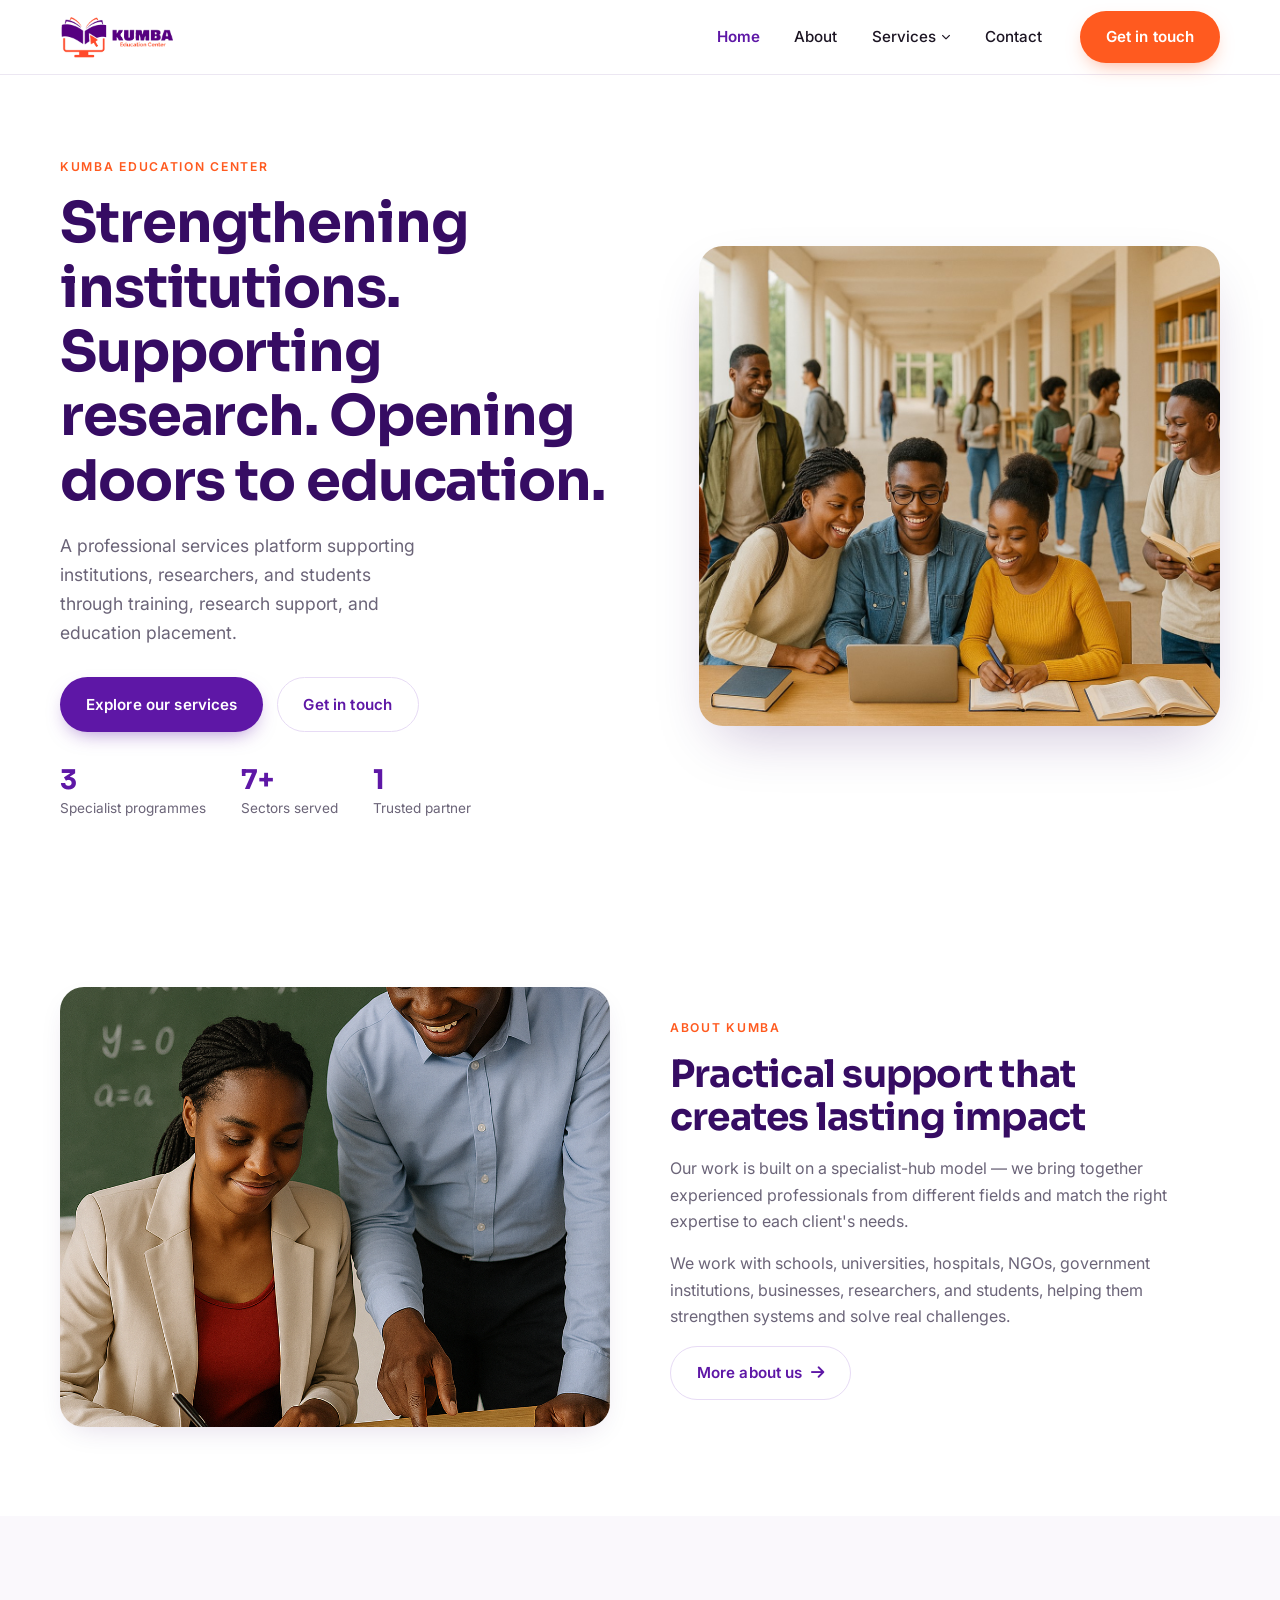
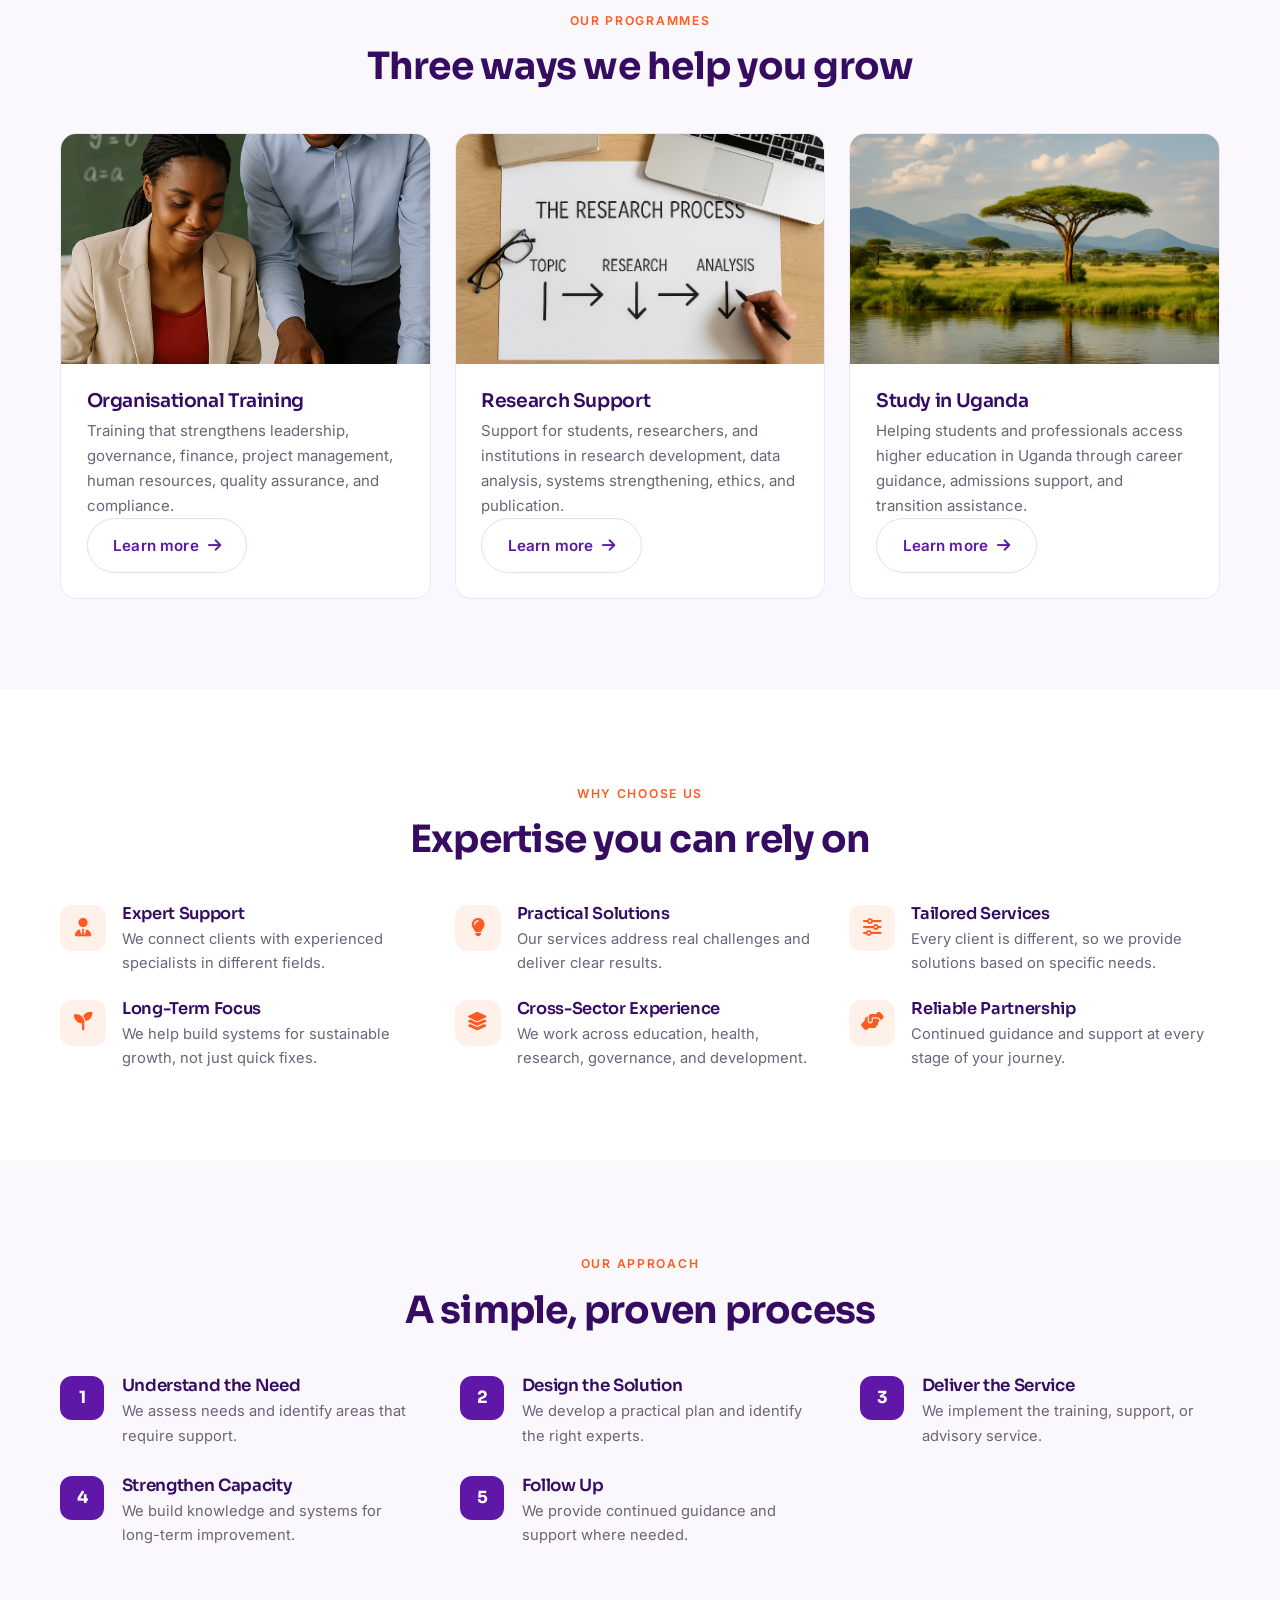
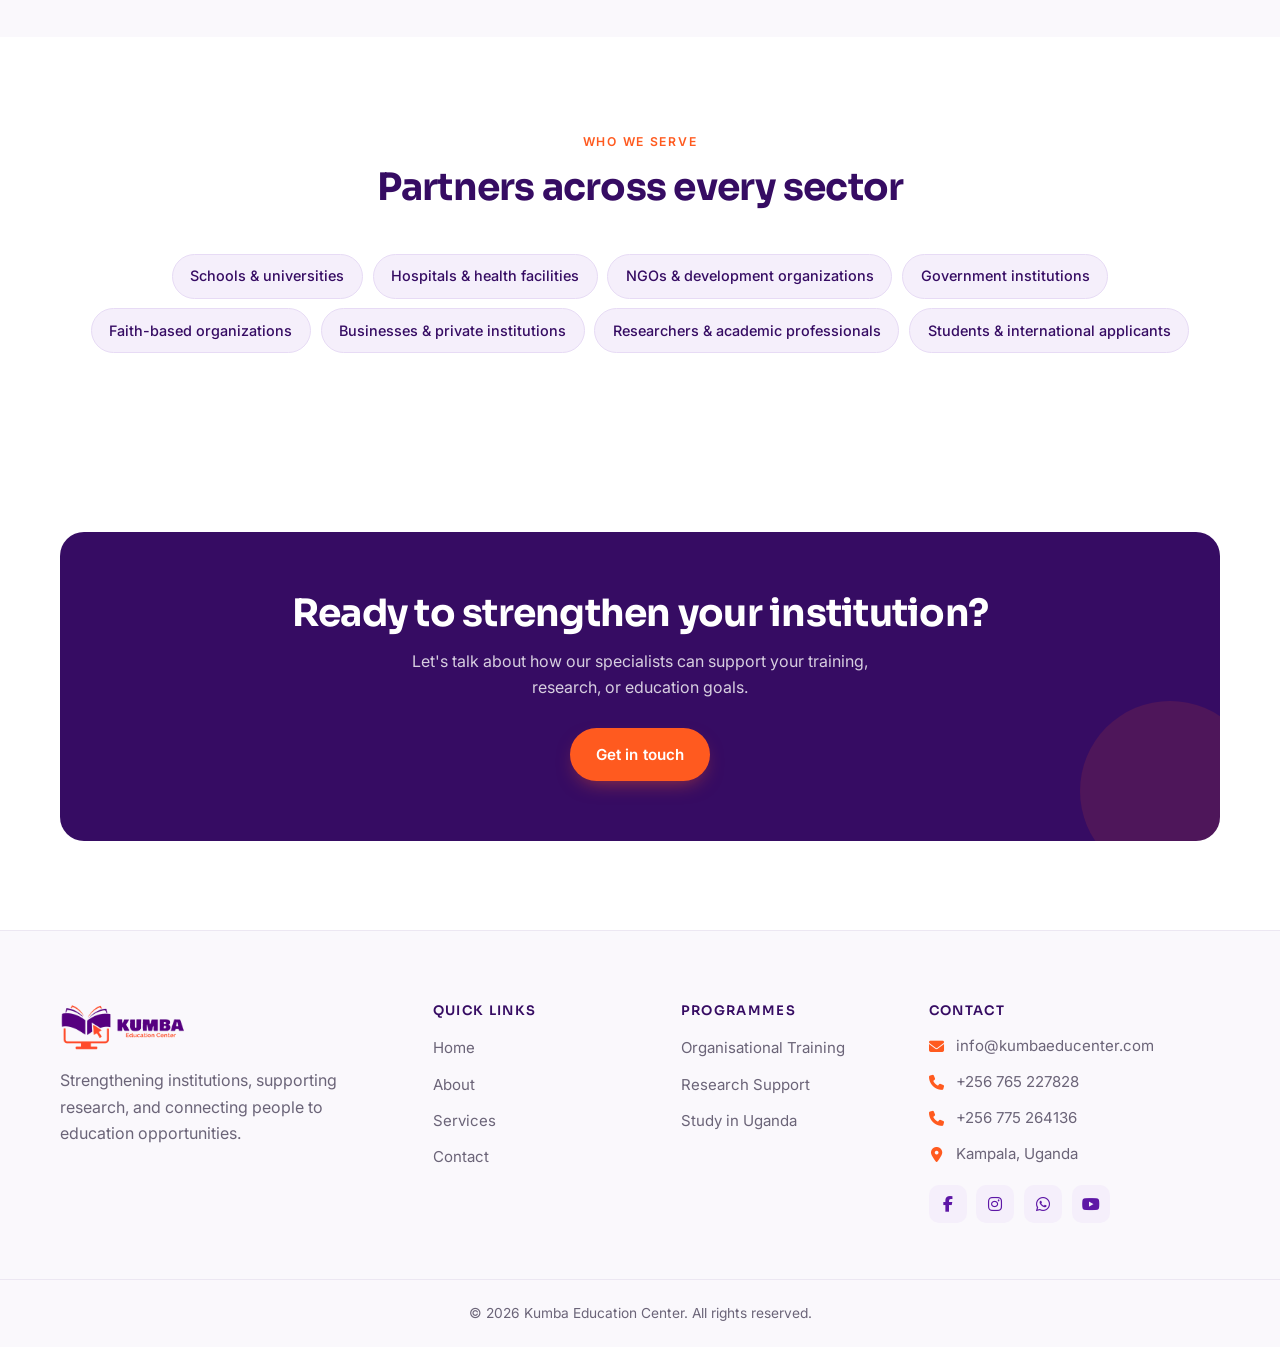
==== index.html @ a4534c1d "Initial commit" ====
<!DOCTYPE html>
<html lang="en">
<head>
<meta charset="UTF-8">
<meta name="viewport" content="width=device-width, initial-scale=1.0">
<title>Kumba Education Center — Institutional Strengthening, Research &amp; Study in Uganda</title>
<meta name="description" content="Kumba Education Center supports institutions, researchers, and students through training, research support, and education placement services in Uganda.">
<link rel="preconnect" href="https://fonts.googleapis.com">
<link rel="preconnect" href="https://fonts.gstatic.com" crossorigin>
<link href="https://fonts.googleapis.com/css2?family=Inter:wght@400;500;600&family=Sora:wght@400;600;700&display=swap" rel="stylesheet">
<link rel="stylesheet" href="assets/css/all-fontawesome.min.css">
<link rel="stylesheet" href="assets/css/kumba.css">
<noscript><style>.reveal{opacity:1;transform:none}</style></noscript>
</head>
<body>

<!-- ===== HEADER ===== -->
<header class="site-header">
  <div class="container site-header__inner">
    <a class="brand" href="index.html" aria-label="Kumba Education Center home">
      <img src="assets/img/logo/kumba-logo.png" alt="Kumba Education Center">
    </a>
    <nav aria-label="Primary">
      <ul class="site-nav">
        <li><a href="index.html" aria-current="page">Home</a></li>
        <li><a href="about.html">About</a></li>
        <li class="nav-item--dropdown">
          <a href="services.html">Services <i class="fa-solid fa-chevron-down" style="font-size:.6em"></i></a>
          <ul class="dropdown">
            <li><a href="training.html">Organisational Training</a></li>
            <li><a href="research.html">Research Support</a></li>
            <li><a href="study-in-uganda.html">Study in Uganda</a></li>
          </ul>
        </li>
        <li><a href="contact.html">Contact</a></li>
      </ul>
    </nav>
    <div class="header-cta">
      <a class="btn btn--accent" href="contact.html">Get in touch</a>
    </div>
    <button class="nav-toggle" data-nav-toggle aria-label="Toggle menu" aria-expanded="false">
      <span></span><span></span><span></span>
    </button>
  </div>
</header>

<!-- ===== HERO ===== -->
<section class="hero">
  <div class="container hero__inner">
    <div class="hero__text">
      <span class="eyebrow">Kumba Education Center</span>
      <h1>Strengthening institutions. Supporting research. Opening doors to education.</h1>
      <p>A professional services platform supporting institutions, researchers, and students through training, research support, and education placement.</p>
      <div class="hero__ctas">
        <a class="btn btn--primary" href="services.html">Explore our services</a>
        <a class="btn btn--outline" href="contact.html">Get in touch</a>
      </div>
      <div class="hero__stats">
        <div class="hero__stat"><strong>3</strong><span>Specialist programmes</span></div>
        <div class="hero__stat"><strong>7+</strong><span>Sectors served</span></div>
        <div class="hero__stat"><strong>1</strong><span>Trusted partner</span></div>
      </div>
    </div>
    <div class="hero__media">
      <img src="assets/img/slider/slider-1.jpg" alt="Students collaborating around a laptop in a library">
    </div>
  </div>
</section>

<!-- ===== WHO WE ARE ===== -->
<section class="section reveal">
  <div class="container">
    <div class="split">
      <div class="split__media">
        <img src="assets/img/choose/01.png" alt="A mentor guiding a learner at a desk">
      </div>
      <div class="split__text">
        <span class="eyebrow">About Kumba</span>
        <h2>Practical support that creates lasting impact</h2>
        <p>Our work is built on a specialist-hub model — we bring together experienced professionals from different fields and match the right expertise to each client's needs.</p>
        <p>We work with schools, universities, hospitals, NGOs, government institutions, businesses, researchers, and students, helping them strengthen systems and solve real challenges.</p>
        <a class="btn btn--outline" href="about.html">More about us <i class="fa-solid fa-arrow-right"></i></a>
      </div>
    </div>
  </div>
</section>

<!-- ===== PROGRAMMES ===== -->
<section class="section section--alt reveal">
  <div class="container">
    <div class="section-head section-head--center">
      <span class="eyebrow">Our Programmes</span>
      <h2>Three ways we help you grow</h2>
    </div>
    <div class="grid grid--3">
      <article class="pcard">
        <div class="pcard__media"><img src="assets/img/choose/01.png" alt="Organisational training session"></div>
        <div class="pcard__body">
          <h3>Organisational Training</h3>
          <p>Training that strengthens leadership, governance, finance, project management, human resources, quality assurance, and compliance.</p>
          <a class="btn btn--outline" href="training.html">Learn more <i class="fa-solid fa-arrow-right"></i></a>
        </div>
      </article>
      <article class="pcard">
        <div class="pcard__media"><img src="assets/img/campus-tour/02.png" alt="Research process on paper with laptop"></div>
        <div class="pcard__body">
          <h3>Research Support</h3>
          <p>Support for students, researchers, and institutions in research development, data analysis, systems strengthening, ethics, and publication.</p>
          <a class="btn btn--outline" href="research.html">Learn more <i class="fa-solid fa-arrow-right"></i></a>
        </div>
      </article>
      <article class="pcard">
        <div class="pcard__media"><img src="assets/img/video/01.png" alt="Ugandan landscape"></div>
        <div class="pcard__body">
          <h3>Study in Uganda</h3>
          <p>Helping students and professionals access higher education in Uganda through career guidance, admissions support, and transition assistance.</p>
          <a class="btn btn--outline" href="study-in-uganda.html">Learn more <i class="fa-solid fa-arrow-right"></i></a>
        </div>
      </article>
    </div>
  </div>
</section>

<!-- ===== WHY CHOOSE US ===== -->
<section class="section reveal">
  <div class="container">
    <div class="section-head section-head--center">
      <span class="eyebrow">Why Choose Us</span>
      <h2>Expertise you can rely on</h2>
    </div>
    <div class="grid grid--3">
      <div class="why-item">
        <div class="why-item__icon"><i class="fa-solid fa-user-tie"></i></div>
        <div><h3>Expert Support</h3><p>We connect clients with experienced specialists in different fields.</p></div>
      </div>
      <div class="why-item">
        <div class="why-item__icon"><i class="fa-solid fa-lightbulb"></i></div>
        <div><h3>Practical Solutions</h3><p>Our services address real challenges and deliver clear results.</p></div>
      </div>
      <div class="why-item">
        <div class="why-item__icon"><i class="fa-solid fa-sliders"></i></div>
        <div><h3>Tailored Services</h3><p>Every client is different, so we provide solutions based on specific needs.</p></div>
      </div>
      <div class="why-item">
        <div class="why-item__icon"><i class="fa-solid fa-seedling"></i></div>
        <div><h3>Long-Term Focus</h3><p>We help build systems for sustainable growth, not just quick fixes.</p></div>
      </div>
      <div class="why-item">
        <div class="why-item__icon"><i class="fa-solid fa-layer-group"></i></div>
        <div><h3>Cross-Sector Experience</h3><p>We work across education, health, research, governance, and development.</p></div>
      </div>
      <div class="why-item">
        <div class="why-item__icon"><i class="fa-solid fa-handshake-angle"></i></div>
        <div><h3>Reliable Partnership</h3><p>Continued guidance and support at every stage of your journey.</p></div>
      </div>
    </div>
  </div>
</section>

<!-- ===== OUR APPROACH ===== -->
<section class="section section--alt reveal">
  <div class="container">
    <div class="section-head section-head--center">
      <span class="eyebrow">Our Approach</span>
      <h2>A simple, proven process</h2>
    </div>
    <div class="grid grid--3" style="gap:1.75rem 2.5rem">
      <div class="step">
        <div class="step__badge">1</div>
        <div class="step__body"><h3>Understand the Need</h3><p>We assess needs and identify areas that require support.</p></div>
      </div>
      <div class="step">
        <div class="step__badge">2</div>
        <div class="step__body"><h3>Design the Solution</h3><p>We develop a practical plan and identify the right experts.</p></div>
      </div>
      <div class="step">
        <div class="step__badge">3</div>
        <div class="step__body"><h3>Deliver the Service</h3><p>We implement the training, support, or advisory service.</p></div>
      </div>
      <div class="step">
        <div class="step__badge">4</div>
        <div class="step__body"><h3>Strengthen Capacity</h3><p>We build knowledge and systems for long-term improvement.</p></div>
      </div>
      <div class="step">
        <div class="step__badge">5</div>
        <div class="step__body"><h3>Follow Up</h3><p>We provide continued guidance and support where needed.</p></div>
      </div>
    </div>
  </div>
</section>

<!-- ===== WHO WE SERVE ===== -->
<section class="section reveal">
  <div class="container">
    <div class="section-head section-head--center">
      <span class="eyebrow">Who We Serve</span>
      <h2>Partners across every sector</h2>
    </div>
    <div class="chip-group" style="justify-content:center">
      <span class="chip">Schools &amp; universities</span>
      <span class="chip">Hospitals &amp; health facilities</span>
      <span class="chip">NGOs &amp; development organizations</span>
      <span class="chip">Government institutions</span>
      <span class="chip">Faith-based organizations</span>
      <span class="chip">Businesses &amp; private institutions</span>
      <span class="chip">Researchers &amp; academic professionals</span>
      <span class="chip">Students &amp; international applicants</span>
    </div>
  </div>
</section>

<!-- ===== CTA BAND ===== -->
<section class="section reveal">
  <div class="container">
    <div class="cta-band">
      <h2>Ready to strengthen your institution?</h2>
      <p>Let's talk about how our specialists can support your training, research, or education goals.</p>
      <a class="btn btn--accent" href="contact.html">Get in touch</a>
    </div>
  </div>
</section>

<!-- ===== FOOTER ===== -->
<footer class="footer">
  <div class="container">
    <div class="footer__grid">
      <div>
        <a class="brand" href="index.html" aria-label="Kumba Education Center home">
          <img src="assets/img/logo/kumba-logo.png" alt="Kumba Education Center">
        </a>
        <p style="margin-top:1rem;max-width:34ch">Strengthening institutions, supporting research, and connecting people to education opportunities.</p>
      </div>
      <div>
        <h4>Quick Links</h4>
        <ul class="footer__links">
          <li><a href="index.html">Home</a></li>
          <li><a href="about.html">About</a></li>
          <li><a href="services.html">Services</a></li>
          <li><a href="contact.html">Contact</a></li>
        </ul>
      </div>
      <div>
        <h4>Programmes</h4>
        <ul class="footer__links">
          <li><a href="training.html">Organisational Training</a></li>
          <li><a href="research.html">Research Support</a></li>
          <li><a href="study-in-uganda.html">Study in Uganda</a></li>
        </ul>
      </div>
      <div>
        <h4>Contact</h4>
        <ul class="footer__contact">
          <li><i class="fa-solid fa-envelope"></i><a href="mailto:info@kumbaeducenter.com">info@kumbaeducenter.com</a></li>
          <li><i class="fa-solid fa-phone"></i><a href="tel:+256765227828">+256 765 227828</a></li>
          <li><i class="fa-solid fa-phone"></i><a href="tel:+256775264136">+256 775 264136</a></li>
          <li><i class="fa-solid fa-location-dot"></i>Kampala, Uganda</li>
        </ul>
        <div class="footer__socials">
          <a href="#" aria-label="Facebook"><i class="fa-brands fa-facebook-f"></i></a>
          <a href="#" aria-label="Instagram"><i class="fa-brands fa-instagram"></i></a>
          <a href="https://wa.me/256765227828" aria-label="WhatsApp"><i class="fa-brands fa-whatsapp"></i></a>
          <a href="#" aria-label="YouTube"><i class="fa-brands fa-youtube"></i></a>
        </div>
      </div>
    </div>
  </div>
  <div class="footer__bar">
    <div class="container">
      <p>&copy; 2026 Kumba Education Center. All rights reserved.</p>
    </div>
  </div>
</footer>

<script src="assets/js/kumba.js"></script>
</body>
</html>
---- assets/css/kumba.css ----
/* ============================================================
   KUMBA EDUCATION CENTER — Design System
   kumba.css — tokens · reset · typography · layout · components
   Brand: deep purple + vivid orange · minimalist premium · no gradients
   ============================================================ */

/* ---------- Tokens ---------- */
:root{
  --purple:#5E17A6;        /* primary brand */
  --purple-deep:#360C63;   /* dark sections, headings */
  --purple-mid:#4A1189;
  --purple-soft:#F5EFFB;   /* tint surface */
  --purple-line:#E7DBF5;   /* tint hairline */
  --orange:#FF5A1F;        /* accent */
  --orange-dark:#E8480F;
  --orange-soft:#FFF1EA;

  --ink:#1C1523;           /* body text near-black */
  --muted:#6B6478;         /* secondary text */
  --bg:#FFFFFF;
  --surface:#FAF8FC;       /* alt section */
  --line:#ECE7F2;          /* hairline border */

  --radius:16px;
  --radius-lg:24px;
  --radius-pill:999px;

  --shadow-sm:0 1px 2px rgba(28,21,35,.04);
  --shadow:0 10px 30px -12px rgba(54,12,99,.18);
  --shadow-lg:0 24px 60px -20px rgba(54,12,99,.28);

  --container:1160px;
  --font-head:'Sora',system-ui,sans-serif;
  --font-body:'Inter',system-ui,sans-serif;
}

/* ---------- Reset ---------- */
*,*::before,*::after{box-sizing:border-box;margin:0}
html{scroll-behavior:smooth;-webkit-text-size-adjust:100%}
body{
  font-family:var(--font-body);
  color:var(--ink);
  background:var(--bg);
  line-height:1.65;
  font-size:16px;
  -webkit-font-smoothing:antialiased;
  overflow-x:hidden;
}
img{max-width:100%;display:block}
a{color:inherit;text-decoration:none}
ul{list-style:none;padding:0}
button{font-family:inherit;cursor:pointer;border:none;background:none}

/* ---------- Typography ---------- */
h1,h2,h3,h4{font-family:var(--font-head);color:var(--purple-deep);line-height:1.15;font-weight:700;letter-spacing:-.02em}
h1{font-size:clamp(2.1rem,4.6vw,3.5rem);font-weight:700}
h2{font-size:clamp(1.6rem,3vw,2.35rem)}
h3{font-size:1.18rem;font-weight:600}
h4{font-size:.95rem;font-weight:600;letter-spacing:0}
p{color:var(--muted)}
strong{color:var(--ink)}

.eyebrow{
  display:inline-block;
  font-family:var(--font-body);
  font-size:.76rem;
  font-weight:600;
  letter-spacing:.14em;
  text-transform:uppercase;
  color:var(--orange);
  margin-bottom:.9rem;
}

/* ---------- Layout ---------- */
.container{width:min(100% - 2.5rem,var(--container));margin-inline:auto}
.section{padding-block:clamp(3.5rem,7vw,6rem)}
.section--alt{background:var(--surface)}
.section--purple{background:var(--purple-deep);color:#fff}
.section--purple h2,.section--purple h3{color:#fff}
.section--purple p{color:rgba(255,255,255,.78)}

.section-head{max-width:640px;margin-bottom:2.75rem}
.section-head--center{margin-inline:auto;text-align:center}
.section-head p{margin-top:.85rem;font-size:1.03rem}

.grid{display:grid;gap:1.5rem}
.grid--2{grid-template-columns:repeat(2,1fr)}
.grid--3{grid-template-columns:repeat(3,1fr)}
@media(max-width:900px){.grid--3{grid-template-columns:repeat(2,1fr)}}
@media(max-width:640px){.grid--2,.grid--3{grid-template-columns:1fr}}

/* ---------- Buttons ---------- */
.btn{
  display:inline-flex;align-items:center;gap:.55rem;
  padding:.85rem 1.6rem;border-radius:var(--radius-pill);
  font-weight:600;font-size:.95rem;letter-spacing:.01em;
  transition:transform .18s ease,box-shadow .18s ease,background .18s ease,color .18s ease;
  white-space:nowrap;
}
.btn:active{transform:translateY(1px)}
.btn--primary{background:var(--purple);color:#fff;box-shadow:0 8px 20px -8px rgba(94,23,166,.55)}
.btn--primary:hover{background:var(--purple-mid);box-shadow:0 12px 26px -8px rgba(94,23,166,.65)}
.btn--accent{background:var(--orange);color:#fff;box-shadow:0 8px 20px -8px rgba(255,90,31,.55)}
.btn--accent:hover{background:var(--orange-dark);box-shadow:0 12px 26px -8px rgba(255,90,31,.6)}
.btn--outline{background:transparent;color:var(--purple);border:1.5px solid var(--purple-line)}
.btn--outline:hover{border-color:var(--purple);background:var(--purple-soft)}
.btn--ghost-light{background:rgba(255,255,255,.12);color:#fff;border:1.5px solid rgba(255,255,255,.28)}
.btn--ghost-light:hover{background:rgba(255,255,255,.2)}

/* ---------- Header ---------- */
.site-header{
  position:sticky;top:0;z-index:60;
  background:rgba(255,255,255,.9);
  backdrop-filter:saturate(160%) blur(12px);
  border-bottom:1px solid var(--line);
}
.site-header__inner{display:flex;align-items:center;gap:1.5rem;min-height:74px}
.brand{display:flex;align-items:center}
.brand img{height:46px;width:auto}
.site-header .brand img{height:44px}

nav[aria-label="Primary"]{margin-left:auto}
.site-nav{display:flex;align-items:center;gap:.35rem}
.site-nav>li>a{
  display:inline-flex;align-items:center;gap:.35rem;
  padding:.55rem .9rem;border-radius:var(--radius-pill);
  font-weight:500;font-size:.95rem;color:var(--ink);
  transition:color .15s ease,background .15s ease;
}
.site-nav>li>a:hover{color:var(--purple);background:var(--purple-soft)}
.site-nav>li>a[aria-current="page"]{color:var(--purple);font-weight:600}

.nav-item--dropdown{position:relative}
.dropdown{
  position:absolute;top:calc(100% + .5rem);left:0;
  min-width:246px;background:#fff;border:1px solid var(--line);
  border-radius:14px;box-shadow:var(--shadow);
  padding:.5rem;opacity:0;visibility:hidden;transform:translateY(6px);
  transition:opacity .18s ease,transform .18s ease,visibility .18s;
}
.nav-item--dropdown:hover .dropdown,.nav-item--dropdown:focus-within .dropdown{opacity:1;visibility:visible;transform:translateY(0)}
.dropdown a{display:block;padding:.6rem .8rem;border-radius:9px;font-size:.92rem;font-weight:500;color:var(--ink)}
.dropdown a:hover{background:var(--purple-soft);color:var(--purple)}

.header-cta{display:flex;align-items:center}
.nav-toggle{display:none;flex-direction:column;gap:5px;padding:.5rem;margin-left:auto}
.nav-toggle span{width:24px;height:2px;background:var(--purple-deep);border-radius:2px;transition:.25s}

@media(max-width:940px){
  nav[aria-label="Primary"]{
    position:fixed;inset:74px 0 auto 0;margin:0;
    background:#fff;border-bottom:1px solid var(--line);
    padding:1rem 1.25rem 1.5rem;
    transform:translateY(-120%);transition:transform .3s ease;
    box-shadow:var(--shadow);
  }
  body.nav-open nav[aria-label="Primary"]{transform:translateY(0)}
  .site-nav{flex-direction:column;align-items:stretch;gap:.15rem}
  .site-nav>li>a{padding:.8rem .9rem;border-radius:12px}
  .dropdown{position:static;opacity:1;visibility:visible;transform:none;box-shadow:none;border:none;padding:.2rem 0 .2rem 1rem;min-width:0}
  .header-cta{display:none}
  .nav-toggle{display:flex}
  body.nav-open .nav-toggle span:nth-child(1){transform:translateY(7px) rotate(45deg)}
  body.nav-open .nav-toggle span:nth-child(2){opacity:0}
  body.nav-open .nav-toggle span:nth-child(3){transform:translateY(-7px) rotate(-45deg)}
}

/* ---------- Hero (home: split with image) ---------- */
.hero{background:var(--bg);padding-block:clamp(3rem,6vw,5.5rem);position:relative}
.hero__inner{display:grid;grid-template-columns:1.05fr .95fr;gap:clamp(2rem,5vw,4rem);align-items:center}
.hero__text{max-width:36rem}
.hero__text h1{margin-bottom:1.1rem}
.hero__text p{font-size:1.1rem;max-width:34ch;margin-bottom:1.9rem}
.hero__ctas{display:flex;flex-wrap:wrap;gap:.85rem}
.hero__media{position:relative}
.hero__media img{
  width:100%;height:clamp(320px,42vw,480px);object-fit:cover;
  border-radius:var(--radius-lg);box-shadow:var(--shadow-lg);
}
.hero__media::before{
  content:"";position:absolute;inset:auto -18px -18px auto;
  width:62%;height:62%;background:var(--purple-soft);
  border-radius:var(--radius-lg);z-index:-1;
}
.hero__media::after{
  content:"";position:absolute;inset:-16px auto auto -16px;
  width:78px;height:78px;border-radius:18px;
  background:var(--orange);opacity:.14;z-index:-1;
}
.hero__stats{display:flex;gap:2.2rem;margin-top:2.2rem;flex-wrap:wrap}
.hero__stat strong{display:block;font-family:var(--font-head);font-size:1.7rem;color:var(--purple);line-height:1}
.hero__stat span{font-size:.85rem;color:var(--muted)}

/* Interior page hero (compact, centered) */
.page-hero{background:var(--purple-soft);padding-block:clamp(3rem,6vw,4.75rem);text-align:center;border-bottom:1px solid var(--purple-line)}
.page-hero .container{max-width:760px}
.page-hero h1{margin-bottom:1rem}
.page-hero p{font-size:1.08rem;margin-inline:auto;max-width:58ch}

@media(max-width:860px){
  .hero__inner{grid-template-columns:1fr;text-align:center}
  .hero__text{max-width:none;margin-inline:auto}
  .hero__text p{margin-inline:auto}
  .hero__ctas,.hero__stats{justify-content:center}
  .hero__media{margin-top:1rem}
}

/* ---------- Cards ---------- */
.card{
  background:#fff;border:1px solid var(--line);border-radius:var(--radius);
  padding:1.75rem;transition:transform .2s ease,box-shadow .2s ease,border-color .2s ease;
  height:100%;
}
.card:hover{transform:translateY(-4px);box-shadow:var(--shadow);border-color:var(--purple-line)}
.card__icon{
  width:52px;height:52px;border-radius:13px;
  display:grid;place-items:center;font-size:1.35rem;
  background:var(--purple-soft);color:var(--purple);margin-bottom:1.1rem;
}
.card h3{margin-bottom:.5rem}
.card p{font-size:.95rem;margin-bottom:0}
.card__link{
  display:inline-flex;align-items:center;gap:.4rem;margin-top:1.1rem;
  color:var(--purple);font-weight:600;font-size:.9rem;
}
.card__link i{transition:transform .18s ease}
.card:hover .card__link i{transform:translateX(3px)}

/* Programme card with image */
.pcard{
  background:#fff;border:1px solid var(--line);border-radius:var(--radius);
  overflow:hidden;display:flex;flex-direction:column;
  transition:transform .2s ease,box-shadow .2s ease,border-color .2s ease;height:100%;
}
.pcard:hover{transform:translateY(-4px);box-shadow:var(--shadow);border-color:var(--purple-line)}
.pcard__media{aspect-ratio:16/10;overflow:hidden}
.pcard__media img{width:100%;height:100%;object-fit:cover;transition:transform .4s ease}
.pcard:hover .pcard__media img{transform:scale(1.04)}
.pcard__body{padding:1.6rem;display:flex;flex-direction:column;flex:1}
.pcard__body h3{margin-bottom:.5rem}
.pcard__body p{font-size:.94rem}
.pcard__body .btn{margin-top:auto;align-self:flex-start}
.pcard__list{margin:.9rem 0 1.3rem;display:grid;gap:.5rem}
.pcard__list li{font-size:.9rem;color:var(--muted);display:flex;gap:.55rem;align-items:flex-start}
.pcard__list i{color:var(--orange);margin-top:.28rem;font-size:.8rem}

/* ---------- Chips ---------- */
.chip-group{display:flex;flex-wrap:wrap;gap:.6rem}
.chip{
  display:inline-flex;align-items:center;gap:.5rem;
  padding:.6rem 1.1rem;border-radius:var(--radius-pill);
  background:var(--purple-soft);color:var(--purple-deep);
  font-weight:500;font-size:.9rem;border:1px solid var(--purple-line);
}
.chip i{color:var(--orange)}

/* ---------- Steps ---------- */
.step{display:flex;gap:1.1rem;align-items:flex-start}
.step__badge{
  flex:none;width:44px;height:44px;border-radius:12px;
  display:grid;place-items:center;font-family:var(--font-head);font-weight:700;
  background:var(--purple);color:#fff;font-size:1.05rem;
}
.step__body h3{margin-bottom:.25rem;font-size:1.05rem}
.step__body p{font-size:.92rem;margin-bottom:0}

/* ---------- Why / feature list ---------- */
.why-item{display:flex;gap:1rem;align-items:flex-start}
.why-item__icon{
  flex:none;width:46px;height:46px;border-radius:12px;
  display:grid;place-items:center;font-size:1.15rem;
  background:var(--orange-soft);color:var(--orange);
}
.why-item h3{font-size:1.02rem;margin-bottom:.2rem}
.why-item p{font-size:.92rem;margin-bottom:0}

/* ---------- Split media block ---------- */
.split{display:grid;grid-template-columns:1fr 1fr;gap:clamp(2rem,5vw,3.75rem);align-items:center}
.split--reverse .split__media{order:-1}
.split__media img{width:100%;height:clamp(300px,38vw,440px);object-fit:cover;border-radius:var(--radius-lg);box-shadow:var(--shadow)}
.split__text h2{margin-bottom:1rem}
.split__text p{margin-bottom:1rem}
.split__list{display:grid;gap:.85rem;margin-top:1.4rem}
.split__list li{display:flex;gap:.75rem;align-items:flex-start;color:var(--ink);font-size:.97rem}
.split__list i{color:var(--orange);margin-top:.3rem}
@media(max-width:800px){
  .split{grid-template-columns:1fr}
  .split--reverse .split__media{order:0}
}

/* Value cards (about) */
.value{background:#fff;border:1px solid var(--line);border-radius:var(--radius);padding:1.6rem}
.value__icon{width:46px;height:46px;border-radius:12px;display:grid;place-items:center;background:var(--purple-soft);color:var(--purple);font-size:1.15rem;margin-bottom:.9rem}
.value h3{margin-bottom:.35rem;font-size:1.05rem}
.value p{font-size:.92rem;margin-bottom:0}

/* ---------- CTA band ---------- */
.cta-band{
  background:var(--purple-deep);color:#fff;border-radius:var(--radius-lg);
  padding:clamp(2.5rem,5vw,3.75rem);text-align:center;position:relative;overflow:hidden;
}
.cta-band::after{
  content:"";position:absolute;right:-40px;bottom:-40px;
  width:180px;height:180px;border-radius:50%;background:var(--orange);opacity:.12;
}
.cta-band h2{color:#fff;margin-bottom:.75rem}
.cta-band p{color:rgba(255,255,255,.8);max-width:52ch;margin:0 auto 1.75rem}

/* ---------- Forms ---------- */
.form-group label{display:block;font-weight:600;font-size:.88rem;margin-bottom:.4rem;color:var(--ink)}
.form-group input,.form-group select,.form-group textarea{
  width:100%;padding:.8rem 1rem;border:1px solid var(--line);border-radius:11px;
  font-family:inherit;font-size:.95rem;color:var(--ink);background:#fff;transition:border-color .15s ease,box-shadow .15s ease;
}
.form-group textarea{min-height:130px;resize:vertical}
.form-group input:focus,.form-group select:focus,.form-group textarea:focus{
  outline:none;border-color:var(--purple);box-shadow:0 0 0 3px var(--purple-soft);
}

/* ---------- Footer (light, premium) ---------- */
.footer{background:var(--surface);border-top:1px solid var(--line);padding-top:clamp(3rem,6vw,4.5rem)}
.footer__grid{display:grid;grid-template-columns:1.6fr 1fr 1fr 1.4fr;gap:2.5rem}
.footer .brand img{height:48px}
.footer h4{color:var(--purple-deep);margin-bottom:1rem;font-size:.82rem;letter-spacing:.1em;text-transform:uppercase}
.footer__links{display:grid;gap:.6rem}
.footer__links a{color:var(--muted);font-size:.94rem;transition:color .15s ease}
.footer__links a:hover{color:var(--purple)}
.footer__contact{display:grid;gap:.7rem}
.footer__contact li{display:flex;gap:.7rem;align-items:flex-start;color:var(--muted);font-size:.94rem}
.footer__contact i{color:var(--orange);margin-top:.3rem;width:16px;text-align:center}
.footer__contact a{color:var(--muted)}
.footer__contact a:hover{color:var(--purple)}
.footer__socials{display:flex;gap:.6rem;margin-top:1.1rem}
.footer__socials a{
  width:38px;height:38px;border-radius:10px;display:grid;place-items:center;
  background:var(--purple-soft);color:var(--purple);transition:background .15s ease,color .15s ease,transform .15s ease;
}
.footer__socials a:hover{background:var(--purple);color:#fff;transform:translateY(-2px)}
.footer__bar{margin-top:clamp(2.5rem,5vw,3.5rem);border-top:1px solid var(--line);padding-block:1.4rem}
.footer__bar p{font-size:.86rem;color:var(--muted);text-align:center;margin:0}
@media(max-width:820px){.footer__grid{grid-template-columns:1fr 1fr;gap:2rem}}
@media(max-width:480px){.footer__grid{grid-template-columns:1fr}}

/* ---------- Reveal on scroll ---------- */
.reveal{opacity:0;transform:translateY(22px);transition:opacity .7s ease,transform .7s ease}
.reveal.is-visible{opacity:1;transform:none}
@media(prefers-reduced-motion:reduce){
  .reveal{opacity:1;transform:none;transition:none}
  *{scroll-behavior:auto}
}
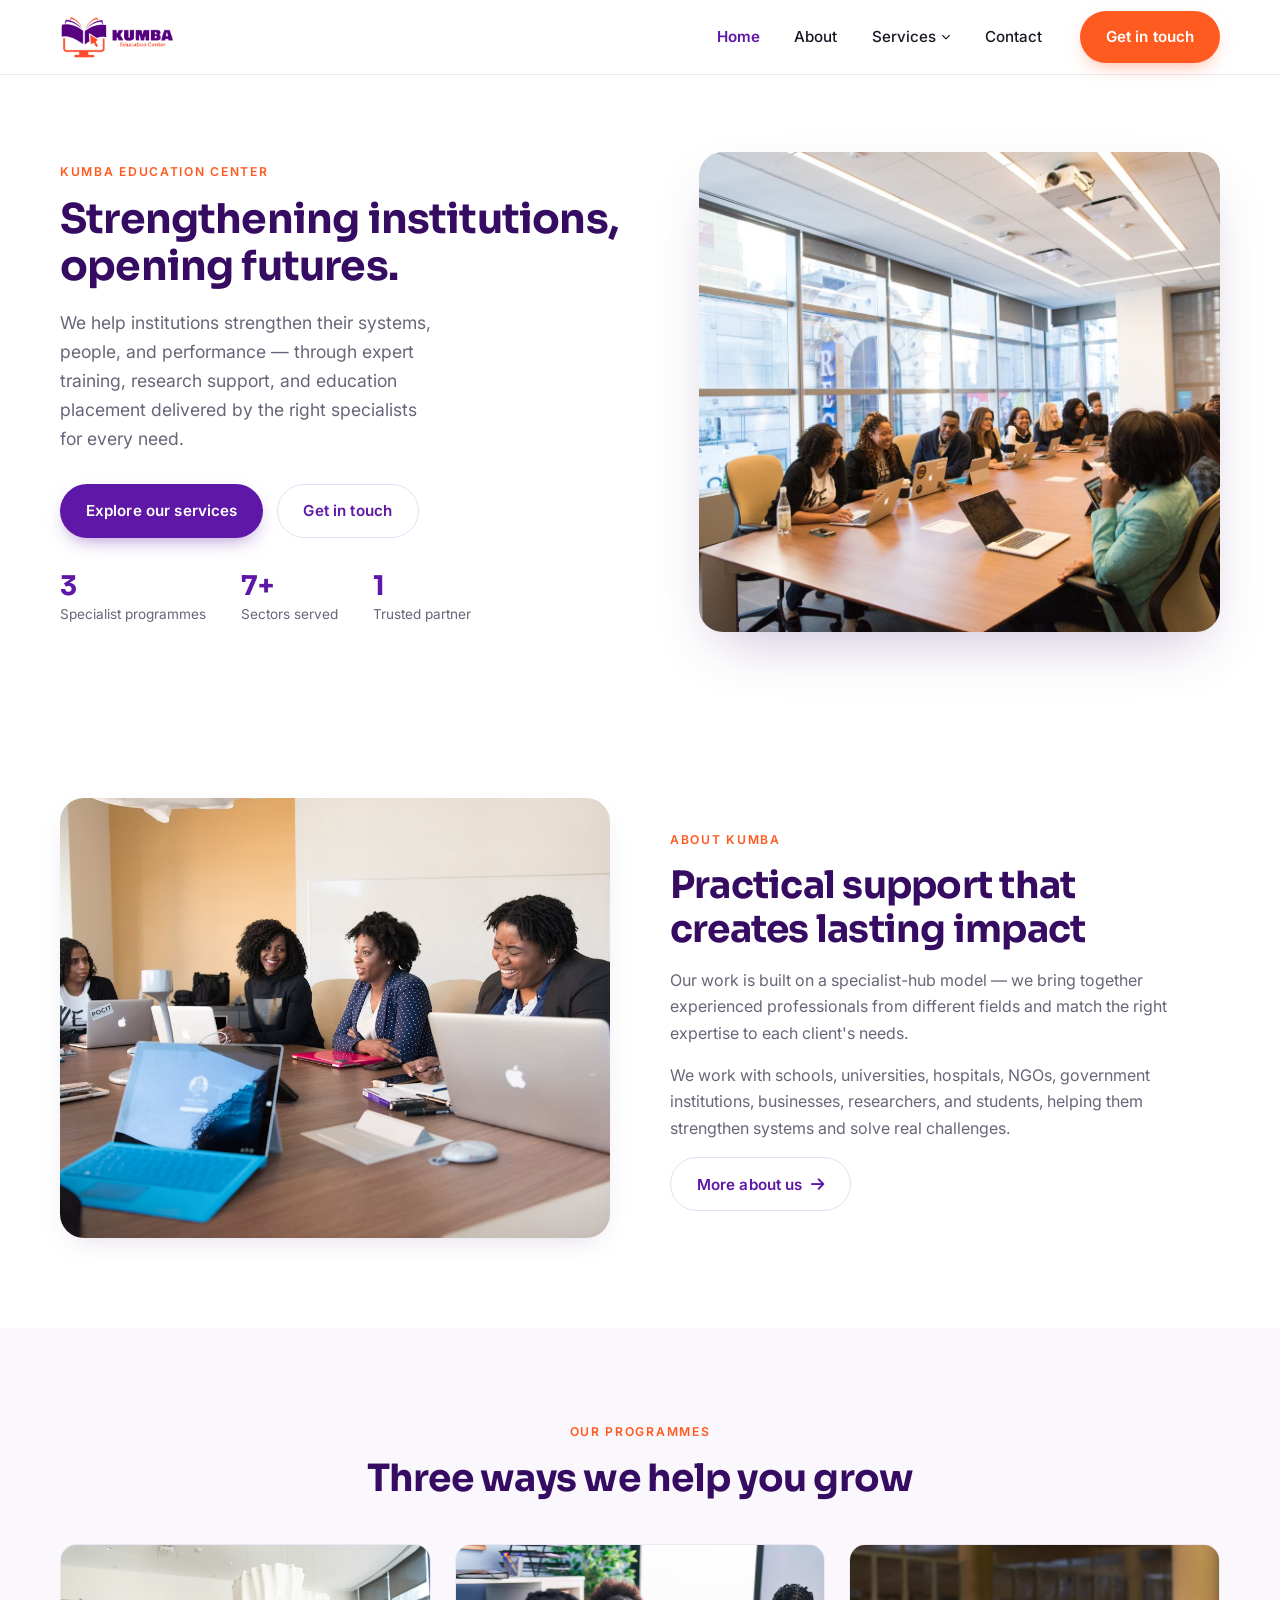
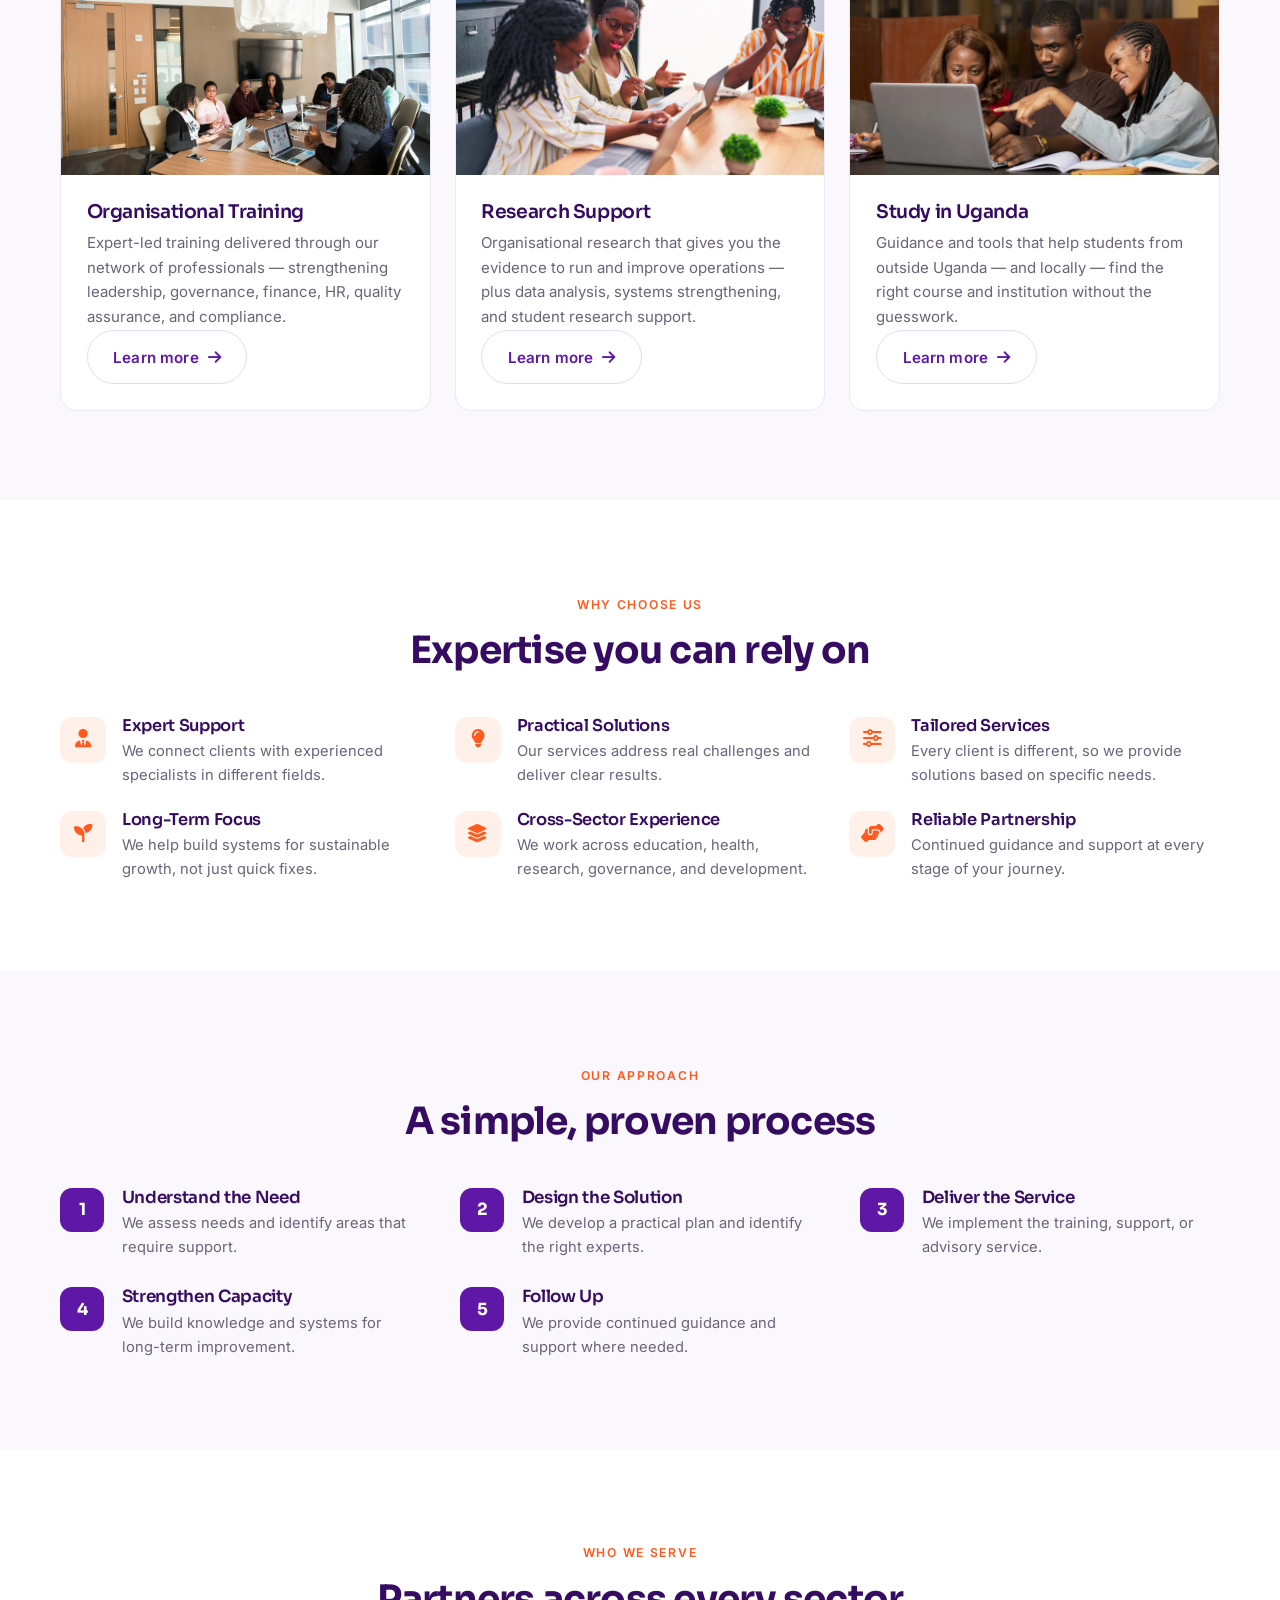
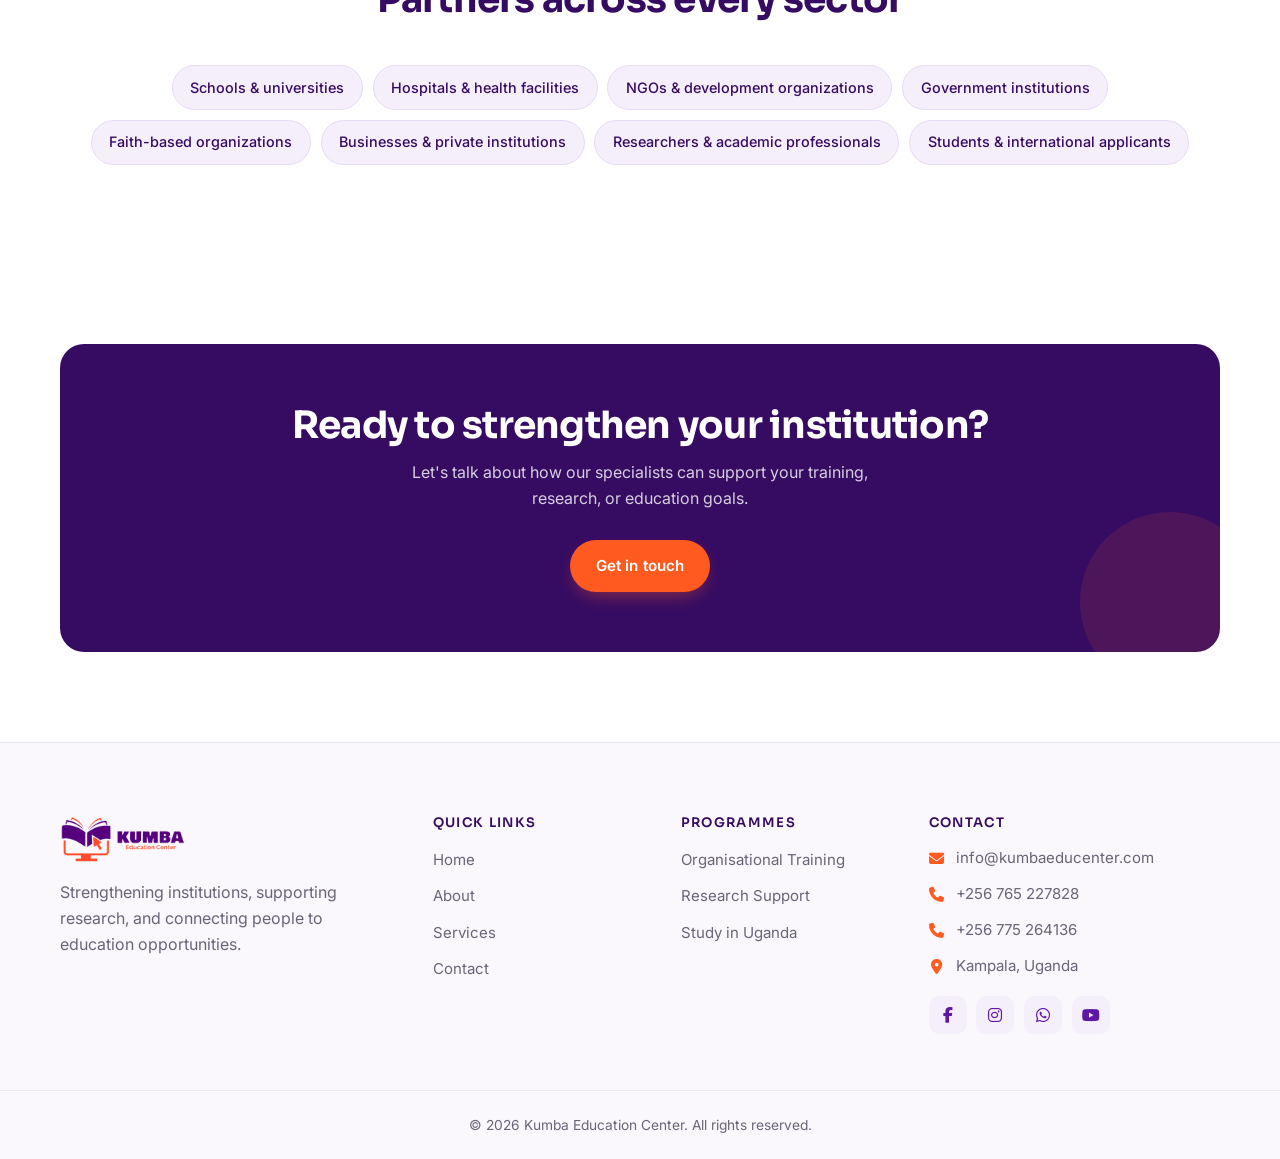
==== commit ab6ad779: "Refocus services on institutions, refresh imagery, tune hero headings - Reframe copy across services" ====
--- a/index.html
+++ b/index.html
@@ -3,6 +3,9 @@
 <head>
 <meta charset="UTF-8">
 <meta name="viewport" content="width=device-width, initial-scale=1.0">
+<link rel="icon" type="image/svg+xml" href="assets/img/logo/favicon.svg">
+<link rel="alternate icon" type="image/png" href="assets/img/logo/kumba-logo.png">
+<link rel="apple-touch-icon" href="assets/img/logo/kumba-logo.png">
 <title>Kumba Education Center — Institutional Strengthening, Research &amp; Study in Uganda</title>
 <meta name="description" content="Kumba Education Center supports institutions, researchers, and students through training, research support, and education placement services in Uganda.">
 <link rel="preconnect" href="https://fonts.googleapis.com">
@@ -10,9 +13,29 @@
 <link href="https://fonts.googleapis.com/css2?family=Inter:wght@400;500;600&family=Sora:wght@400;600;700&display=swap" rel="stylesheet">
 <link rel="stylesheet" href="assets/css/all-fontawesome.min.css">
 <link rel="stylesheet" href="assets/css/kumba.css">
-<noscript><style>.reveal{opacity:1;transform:none}</style></noscript>
+<!-- Critical preloader styles (inlined to avoid unstyled flash before kumba.css loads) -->
+<style>
+#preloader{position:fixed;inset:0;z-index:9999;display:grid;place-items:center;background:#fff;transition:opacity .5s ease,visibility .5s ease}
+#preloader.is-done{opacity:0;visibility:hidden}
+.preloader__inner{display:flex;flex-direction:column;align-items:center;gap:1.6rem}
+.preloader__logo{width:min(230px,62vw);height:auto;animation:kumbaPulse 1.7s ease-in-out infinite}
+.preloader__bar{position:relative;width:190px;height:4px;border-radius:999px;background:#E7DBF5;overflow:hidden}
+.preloader__bar::before{content:"";position:absolute;top:0;left:-40%;height:100%;width:40%;border-radius:999px;background:#FF5A1F;animation:kumbaSlide 1.15s cubic-bezier(.65,.05,.36,1) infinite}
+@keyframes kumbaPulse{0%,100%{opacity:1;transform:scale(1)}50%{opacity:.72;transform:scale(.965)}}
+@keyframes kumbaSlide{0%{left:-40%}100%{left:100%}}
+@media(prefers-reduced-motion:reduce){.preloader__logo,.preloader__bar::before{animation:none}.preloader__bar::before{left:0;width:100%}}
+</style>
+<noscript><style>.reveal{opacity:1;transform:none}#preloader{display:none}</style></noscript>
 </head>
 <body>
+
+<!-- ===== PRELOADER ===== -->
+<div id="preloader" aria-hidden="true">
+  <div class="preloader__inner">
+    <img class="preloader__logo" src="assets/img/logo/kumba-logo.png" alt="Kumba Education Center">
+    <div class="preloader__bar"></div>
+  </div>
+</div>
 
 <!-- ===== HEADER ===== -->
 <header class="site-header">
@@ -49,8 +72,8 @@
   <div class="container hero__inner">
     <div class="hero__text">
       <span class="eyebrow">Kumba Education Center</span>
-      <h1>Strengthening institutions. Supporting research. Opening doors to education.</h1>
-      <p>A professional services platform supporting institutions, researchers, and students through training, research support, and education placement.</p>
+      <h1>Strengthening institutions, opening futures.</h1>
+      <p>We help institutions strengthen their systems, people, and performance — through expert training, research support, and education placement delivered by the right specialists for every need.</p>
       <div class="hero__ctas">
         <a class="btn btn--primary" href="services.html">Explore our services</a>
         <a class="btn btn--outline" href="contact.html">Get in touch</a>
@@ -62,7 +85,7 @@
       </div>
     </div>
     <div class="hero__media">
-      <img src="assets/img/slider/slider-1.jpg" alt="Students collaborating around a laptop in a library">
+      <img src="assets/img/services/hero-team.jpg" alt="A diverse organisation's team meeting in a boardroom" style="object-position:center 55%">
     </div>
   </div>
 </section>
@@ -72,7 +95,7 @@
   <div class="container">
     <div class="split">
       <div class="split__media">
-        <img src="assets/img/choose/01.png" alt="A mentor guiding a learner at a desk">
+        <img src="assets/img/services/team-meeting.png" alt="A team of professionals in a working meeting">
       </div>
       <div class="split__text">
         <span class="eyebrow">About Kumba</span>
@@ -94,26 +117,26 @@
     </div>
     <div class="grid grid--3">
       <article class="pcard">
-        <div class="pcard__media"><img src="assets/img/choose/01.png" alt="Organisational training session"></div>
+        <div class="pcard__media"><img src="assets/img/services/training-team.jpg" alt="Professionals collaborating in a training session"></div>
         <div class="pcard__body">
           <h3>Organisational Training</h3>
-          <p>Training that strengthens leadership, governance, finance, project management, human resources, quality assurance, and compliance.</p>
+          <p>Expert-led training delivered through our network of professionals — strengthening leadership, governance, finance, HR, quality assurance, and compliance.</p>
           <a class="btn btn--outline" href="training.html">Learn more <i class="fa-solid fa-arrow-right"></i></a>
         </div>
       </article>
       <article class="pcard">
-        <div class="pcard__media"><img src="assets/img/campus-tour/02.png" alt="Research process on paper with laptop"></div>
+        <div class="pcard__media"><img src="assets/img/services/research-data.png" alt="Professionals reviewing data and analytics reports"></div>
         <div class="pcard__body">
           <h3>Research Support</h3>
-          <p>Support for students, researchers, and institutions in research development, data analysis, systems strengthening, ethics, and publication.</p>
+          <p>Organisational research that gives you the evidence to run and improve operations — plus data analysis, systems strengthening, and student research support.</p>
           <a class="btn btn--outline" href="research.html">Learn more <i class="fa-solid fa-arrow-right"></i></a>
         </div>
       </article>
       <article class="pcard">
-        <div class="pcard__media"><img src="assets/img/video/01.png" alt="Ugandan landscape"></div>
+        <div class="pcard__media"><img src="assets/img/services/study-students.png" alt="Diverse students studying together with an advisor"></div>
         <div class="pcard__body">
           <h3>Study in Uganda</h3>
-          <p>Helping students and professionals access higher education in Uganda through career guidance, admissions support, and transition assistance.</p>
+          <p>Guidance and tools that help students from outside Uganda — and locally — find the right course and institution without the guesswork.</p>
           <a class="btn btn--outline" href="study-in-uganda.html">Learn more <i class="fa-solid fa-arrow-right"></i></a>
         </div>
       </article>
--- a/assets/css/kumba.css
+++ b/assets/css/kumba.css
@@ -169,7 +169,7 @@
 .hero{background:var(--bg);padding-block:clamp(3rem,6vw,5.5rem);position:relative}
 .hero__inner{display:grid;grid-template-columns:1.05fr .95fr;gap:clamp(2rem,5vw,4rem);align-items:center}
 .hero__text{max-width:36rem}
-.hero__text h1{margin-bottom:1.1rem}
+.hero__text h1{font-size:clamp(1.8rem,3.2vw,2.6rem);margin-bottom:1.1rem}
 .hero__text p{font-size:1.1rem;max-width:34ch;margin-bottom:1.9rem}
 .hero__ctas{display:flex;flex-wrap:wrap;gap:.85rem}
 .hero__media{position:relative}
@@ -194,7 +194,7 @@
 /* Interior page hero (compact, centered) */
 .page-hero{background:var(--purple-soft);padding-block:clamp(3rem,6vw,4.75rem);text-align:center;border-bottom:1px solid var(--purple-line)}
 .page-hero .container{max-width:760px}
-.page-hero h1{margin-bottom:1rem}
+.page-hero h1{font-size:clamp(1.8rem,3.2vw,2.6rem);margin-bottom:1rem}
 .page-hero p{font-size:1.08rem;margin-inline:auto;max-width:58ch}
 
 @media(max-width:860px){
